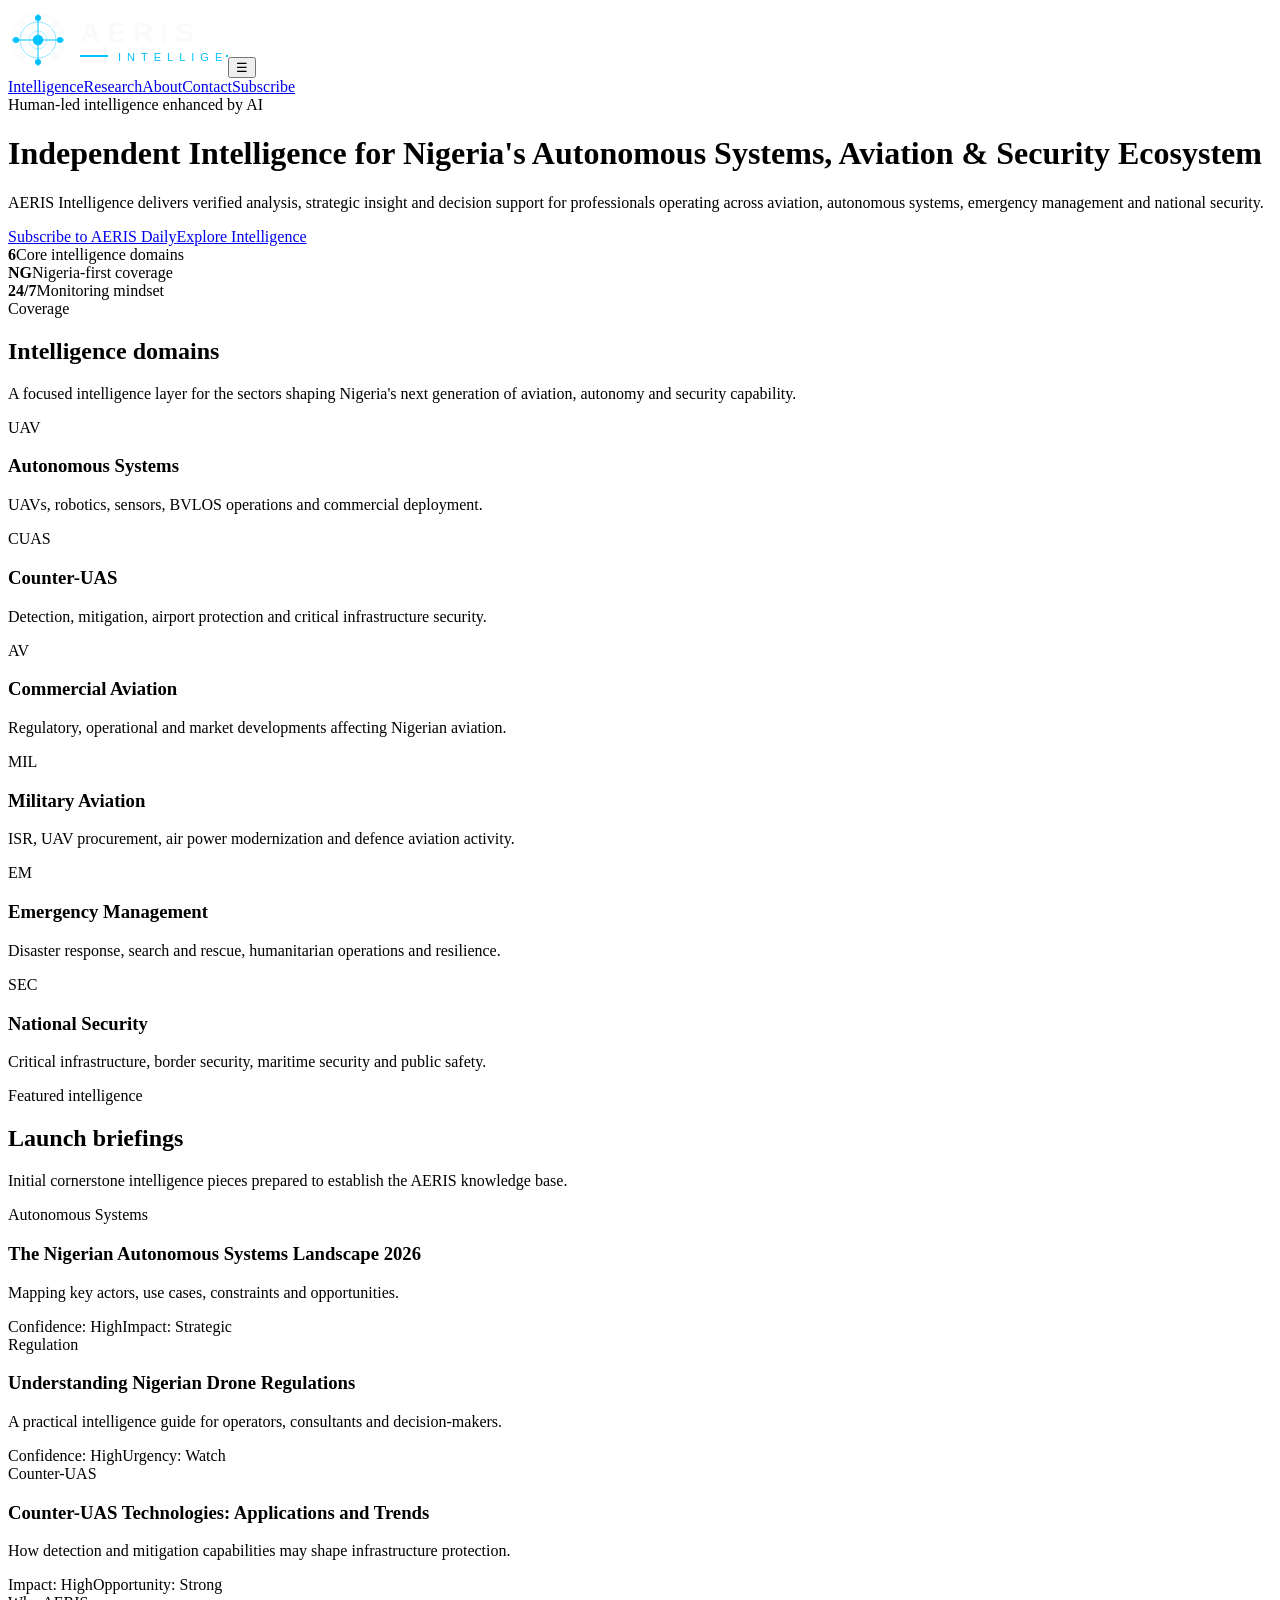
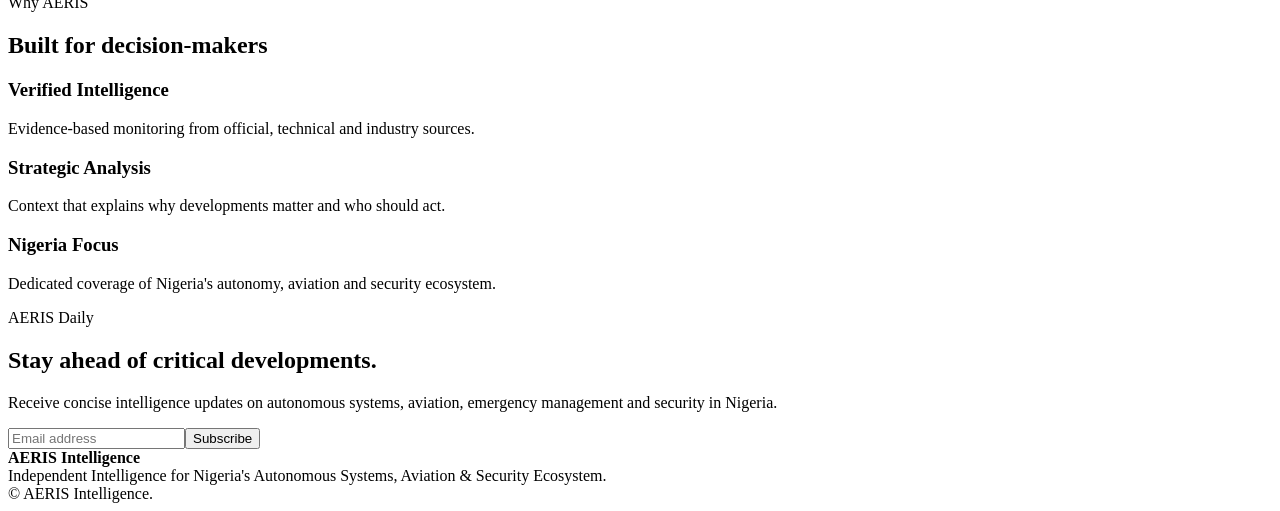
==== index.html @ 265887ff "Add files via upload" ====
<!DOCTYPE html><html lang="en"><head><meta charset="UTF-8"><meta name="viewport" content="width=device-width, initial-scale=1.0"><title>Home | AERIS Intelligence</title><meta name="description" content="Independent intelligence for Nigeria's autonomous systems, aviation and security ecosystem."><link rel="stylesheet" href="css/styles.css"></head><body><nav class="nav"><div class="container nav-inner"><a class="logo" href="index.html"><img src="assets/logo/aeris-logo.svg" alt="AERIS Intelligence"></a><button class="mobile-toggle" aria-label="Open menu">☰</button><div class="nav-links"><a href="intelligence.html">Intelligence</a><a href="research.html">Research</a><a href="about.html">About</a><a href="contact.html">Contact</a><a class="btn btn-primary" href="subscribe.html">Subscribe</a></div></div></nav><header class="hero"><div class="container"><div class="eyebrow">Human-led intelligence enhanced by AI</div><h1>Independent Intelligence for Nigeria's Autonomous Systems, Aviation & Security Ecosystem</h1><p>AERIS Intelligence delivers verified analysis, strategic insight and decision support for professionals operating across aviation, autonomous systems, emergency management and national security.</p><div class="hero-actions"><a class="btn btn-primary" href="subscribe.html">Subscribe to AERIS Daily</a><a class="btn btn-secondary" href="intelligence.html">Explore Intelligence</a></div><div class="hero-grid"><div class="metric"><strong>6</strong><span>Core intelligence domains</span></div><div class="metric"><strong>NG</strong><span>Nigeria-first coverage</span></div><div class="metric"><strong>24/7</strong><span>Monitoring mindset</span></div></div></div></header>
<section class="section"><div class="container"><div class="eyebrow">Coverage</div><h2>Intelligence domains</h2><p class="section-lead">A focused intelligence layer for the sectors shaping Nigeria's next generation of aviation, autonomy and security capability.</p><div class="cards"><div class="card"><div class="icon">UAV</div><h3>Autonomous Systems</h3><p>UAVs, robotics, sensors, BVLOS operations and commercial deployment.</p></div><div class="card"><div class="icon">CUAS</div><h3>Counter-UAS</h3><p>Detection, mitigation, airport protection and critical infrastructure security.</p></div><div class="card"><div class="icon">AV</div><h3>Commercial Aviation</h3><p>Regulatory, operational and market developments affecting Nigerian aviation.</p></div><div class="card"><div class="icon">MIL</div><h3>Military Aviation</h3><p>ISR, UAV procurement, air power modernization and defence aviation activity.</p></div><div class="card"><div class="icon">EM</div><h3>Emergency Management</h3><p>Disaster response, search and rescue, humanitarian operations and resilience.</p></div><div class="card"><div class="icon">SEC</div><h3>National Security</h3><p>Critical infrastructure, border security, maritime security and public safety.</p></div></div></div></section>
<section class="section dark-band"><div class="container"><div class="eyebrow">Featured intelligence</div><h2>Launch briefings</h2><p class="section-lead">Initial cornerstone intelligence pieces prepared to establish the AERIS knowledge base.</p><div class="cards"><div class="intel-card"><div class="tag">Autonomous Systems</div><h3>The Nigerian Autonomous Systems Landscape 2026</h3><p>Mapping key actors, use cases, constraints and opportunities.</p><div class="score-row"><span class="score">Confidence: High</span><span class="score">Impact: Strategic</span></div></div><div class="intel-card"><div class="tag">Regulation</div><h3>Understanding Nigerian Drone Regulations</h3><p>A practical intelligence guide for operators, consultants and decision-makers.</p><div class="score-row"><span class="score">Confidence: High</span><span class="score">Urgency: Watch</span></div></div><div class="intel-card"><div class="tag">Counter-UAS</div><h3>Counter-UAS Technologies: Applications and Trends</h3><p>How detection and mitigation capabilities may shape infrastructure protection.</p><div class="score-row"><span class="score">Impact: High</span><span class="score">Opportunity: Strong</span></div></div></div></div></section>
<section class="section"><div class="container"><div class="eyebrow">Why AERIS</div><h2>Built for decision-makers</h2><div class="cards"><div class="card"><h3>Verified Intelligence</h3><p>Evidence-based monitoring from official, technical and industry sources.</p></div><div class="card"><h3>Strategic Analysis</h3><p>Context that explains why developments matter and who should act.</p></div><div class="card"><h3>Nigeria Focus</h3><p>Dedicated coverage of Nigeria's autonomy, aviation and security ecosystem.</p></div></div></div></section>
<section class="section"><div class="container"><div class="subscribe"><div><div class="eyebrow">AERIS Daily</div><h2>Stay ahead of critical developments.</h2><p>Receive concise intelligence updates on autonomous systems, aviation, emergency management and security in Nigeria.</p></div><form class="form" action="mailto:aeris.intelligence@gmail.com" method="post" enctype="text/plain"><input type="email" name="email" placeholder="Email address" required><button class="btn btn-primary" type="submit">Subscribe</button></form></div></div></section><footer class="footer"><div class="container footer-inner"><div><strong>AERIS Intelligence</strong><br>Independent Intelligence for Nigeria's Autonomous Systems, Aviation & Security Ecosystem.</div><div>© <span id="year"></span> AERIS Intelligence.</div></div></footer><script src="js/script.js"></script></body></html>
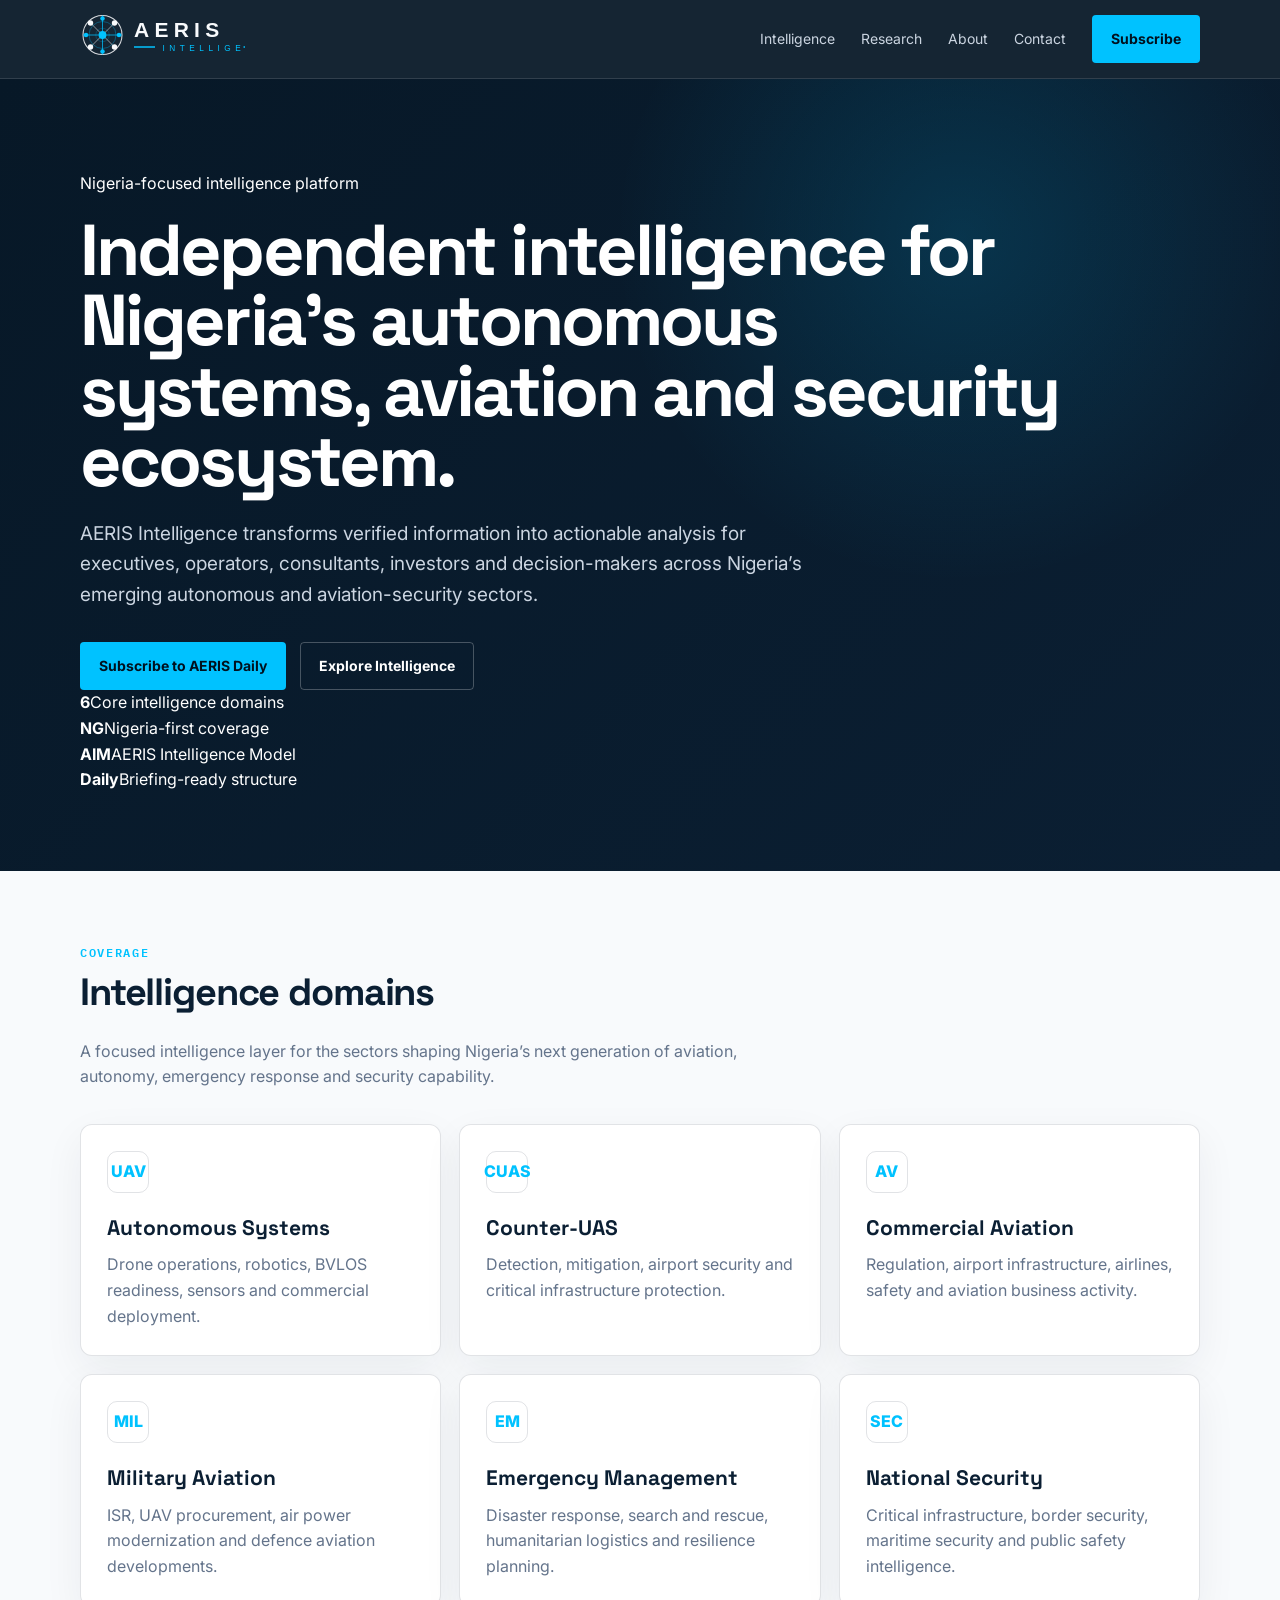
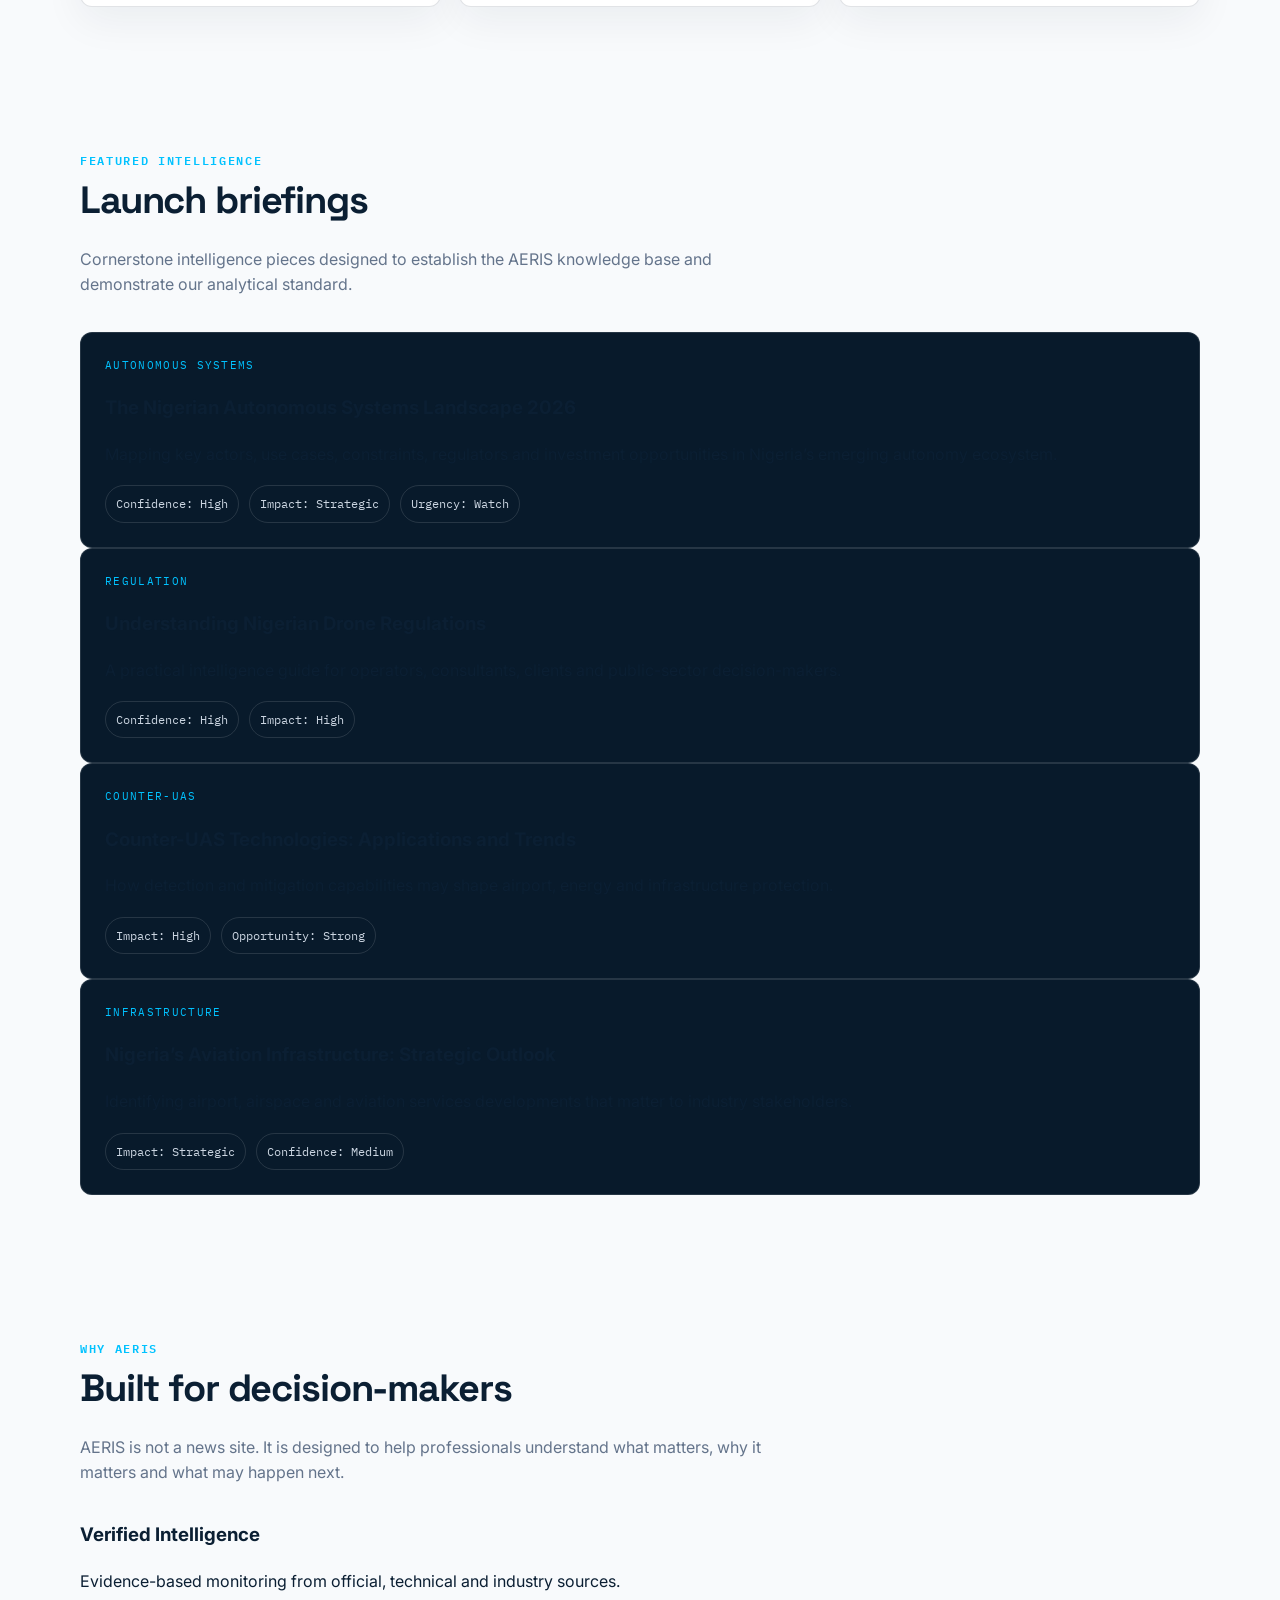
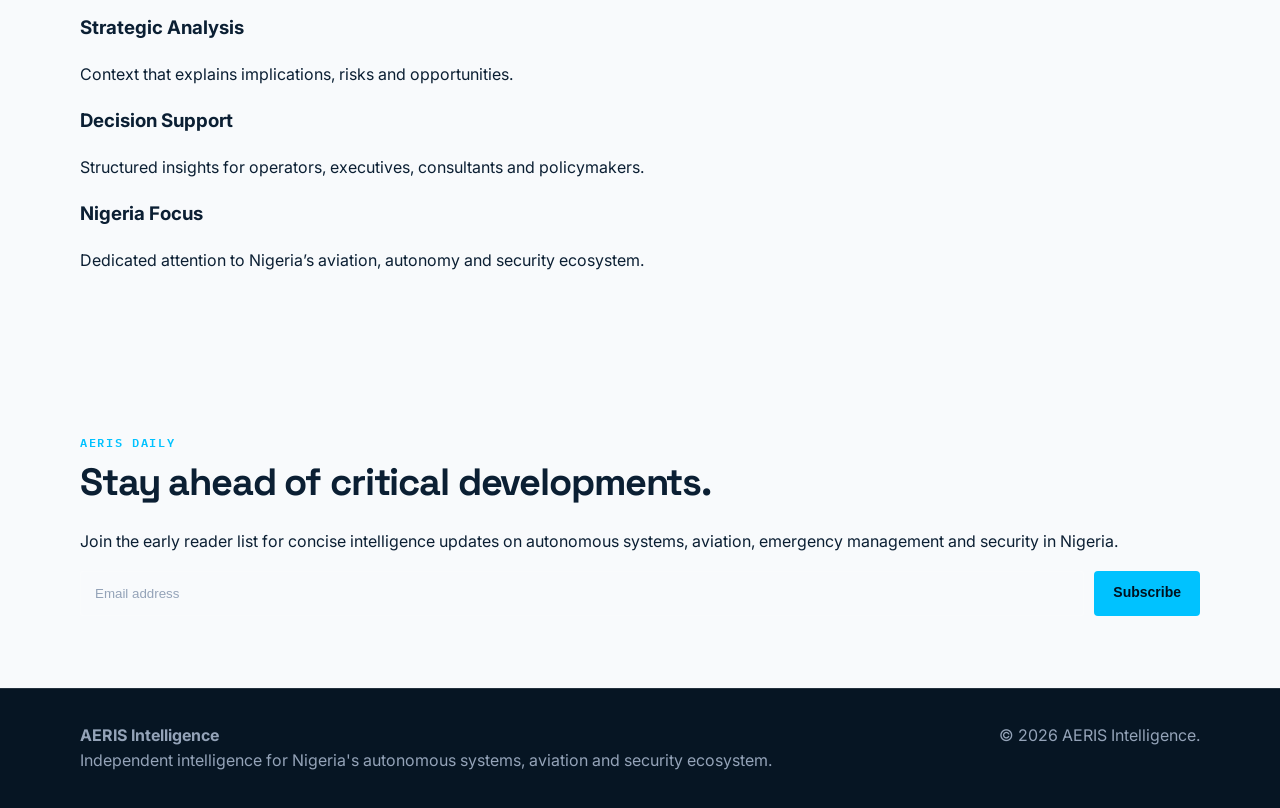
==== commit f6d9890c: "Add files via upload" ====
--- a/index.html
+++ b/index.html
@@ -1,5 +1,5 @@
-<!DOCTYPE html><html lang="en"><head><meta charset="UTF-8"><meta name="viewport" content="width=device-width, initial-scale=1.0"><title>Home | AERIS Intelligence</title><meta name="description" content="Independent intelligence for Nigeria's autonomous systems, aviation and security ecosystem."><link rel="stylesheet" href="css/styles.css"></head><body><nav class="nav"><div class="container nav-inner"><a class="logo" href="index.html"><img src="assets/logo/aeris-logo.svg" alt="AERIS Intelligence"></a><button class="mobile-toggle" aria-label="Open menu">☰</button><div class="nav-links"><a href="intelligence.html">Intelligence</a><a href="research.html">Research</a><a href="about.html">About</a><a href="contact.html">Contact</a><a class="btn btn-primary" href="subscribe.html">Subscribe</a></div></div></nav><header class="hero"><div class="container"><div class="eyebrow">Human-led intelligence enhanced by AI</div><h1>Independent Intelligence for Nigeria's Autonomous Systems, Aviation & Security Ecosystem</h1><p>AERIS Intelligence delivers verified analysis, strategic insight and decision support for professionals operating across aviation, autonomous systems, emergency management and national security.</p><div class="hero-actions"><a class="btn btn-primary" href="subscribe.html">Subscribe to AERIS Daily</a><a class="btn btn-secondary" href="intelligence.html">Explore Intelligence</a></div><div class="hero-grid"><div class="metric"><strong>6</strong><span>Core intelligence domains</span></div><div class="metric"><strong>NG</strong><span>Nigeria-first coverage</span></div><div class="metric"><strong>24/7</strong><span>Monitoring mindset</span></div></div></div></header>
-<section class="section"><div class="container"><div class="eyebrow">Coverage</div><h2>Intelligence domains</h2><p class="section-lead">A focused intelligence layer for the sectors shaping Nigeria's next generation of aviation, autonomy and security capability.</p><div class="cards"><div class="card"><div class="icon">UAV</div><h3>Autonomous Systems</h3><p>UAVs, robotics, sensors, BVLOS operations and commercial deployment.</p></div><div class="card"><div class="icon">CUAS</div><h3>Counter-UAS</h3><p>Detection, mitigation, airport protection and critical infrastructure security.</p></div><div class="card"><div class="icon">AV</div><h3>Commercial Aviation</h3><p>Regulatory, operational and market developments affecting Nigerian aviation.</p></div><div class="card"><div class="icon">MIL</div><h3>Military Aviation</h3><p>ISR, UAV procurement, air power modernization and defence aviation activity.</p></div><div class="card"><div class="icon">EM</div><h3>Emergency Management</h3><p>Disaster response, search and rescue, humanitarian operations and resilience.</p></div><div class="card"><div class="icon">SEC</div><h3>National Security</h3><p>Critical infrastructure, border security, maritime security and public safety.</p></div></div></div></section>
-<section class="section dark-band"><div class="container"><div class="eyebrow">Featured intelligence</div><h2>Launch briefings</h2><p class="section-lead">Initial cornerstone intelligence pieces prepared to establish the AERIS knowledge base.</p><div class="cards"><div class="intel-card"><div class="tag">Autonomous Systems</div><h3>The Nigerian Autonomous Systems Landscape 2026</h3><p>Mapping key actors, use cases, constraints and opportunities.</p><div class="score-row"><span class="score">Confidence: High</span><span class="score">Impact: Strategic</span></div></div><div class="intel-card"><div class="tag">Regulation</div><h3>Understanding Nigerian Drone Regulations</h3><p>A practical intelligence guide for operators, consultants and decision-makers.</p><div class="score-row"><span class="score">Confidence: High</span><span class="score">Urgency: Watch</span></div></div><div class="intel-card"><div class="tag">Counter-UAS</div><h3>Counter-UAS Technologies: Applications and Trends</h3><p>How detection and mitigation capabilities may shape infrastructure protection.</p><div class="score-row"><span class="score">Impact: High</span><span class="score">Opportunity: Strong</span></div></div></div></div></section>
-<section class="section"><div class="container"><div class="eyebrow">Why AERIS</div><h2>Built for decision-makers</h2><div class="cards"><div class="card"><h3>Verified Intelligence</h3><p>Evidence-based monitoring from official, technical and industry sources.</p></div><div class="card"><h3>Strategic Analysis</h3><p>Context that explains why developments matter and who should act.</p></div><div class="card"><h3>Nigeria Focus</h3><p>Dedicated coverage of Nigeria's autonomy, aviation and security ecosystem.</p></div></div></div></section>
-<section class="section"><div class="container"><div class="subscribe"><div><div class="eyebrow">AERIS Daily</div><h2>Stay ahead of critical developments.</h2><p>Receive concise intelligence updates on autonomous systems, aviation, emergency management and security in Nigeria.</p></div><form class="form" action="mailto:aeris.intelligence@gmail.com" method="post" enctype="text/plain"><input type="email" name="email" placeholder="Email address" required><button class="btn btn-primary" type="submit">Subscribe</button></form></div></div></section><footer class="footer"><div class="container footer-inner"><div><strong>AERIS Intelligence</strong><br>Independent Intelligence for Nigeria's Autonomous Systems, Aviation & Security Ecosystem.</div><div>© <span id="year"></span> AERIS Intelligence.</div></div></footer><script src="js/script.js"></script></body></html>+<!DOCTYPE html><html lang="en"><head><meta charset="UTF-8"><meta name="viewport" content="width=device-width, initial-scale=1.0"><title>Home | AERIS Intelligence</title><meta name="description" content="Independent intelligence for Nigeria's autonomous systems, aviation and security ecosystem."><meta property="og:title" content="Home | AERIS Intelligence"><meta property="og:description" content="Independent intelligence for Nigeria's autonomous systems, aviation and security ecosystem."><meta property="og:type" content="website"><link rel="icon" href="assets/logo/favicon.svg" type="image/svg+xml"><link rel="stylesheet" href="css/styles.css"></head><body><nav class="nav"><div class="container nav-inner"><a class="logo" href="index.html"><img src="assets/logo/aeris-logo.svg" alt="AERIS Intelligence"></a><button class="mobile-toggle" aria-label="Open menu">☰</button><div class="nav-links"><a href="intelligence.html">Intelligence</a><a href="research.html">Research</a><a href="about.html">About</a><a href="contact.html">Contact</a><a class="btn btn-primary" href="subscribe.html">Subscribe</a></div></div></nav><header class="hero"><div class="container"><div class="kicker"><span></span> Nigeria-focused intelligence platform</div><h1>Independent intelligence for Nigeria’s autonomous systems, aviation and security ecosystem.</h1><p>AERIS Intelligence transforms verified information into actionable analysis for executives, operators, consultants, investors and decision-makers across Nigeria’s emerging autonomous and aviation-security sectors.</p><div class="hero-actions"><a class="btn btn-primary" href="subscribe.html">Subscribe to AERIS Daily</a><a class="btn btn-secondary" href="intelligence.html">Explore Intelligence</a></div><div class="dashboard-strip"><div class="dash-item"><strong>6</strong><span>Core intelligence domains</span></div><div class="dash-item"><strong>NG</strong><span>Nigeria-first coverage</span></div><div class="dash-item"><strong>AIM</strong><span>AERIS Intelligence Model</span></div><div class="dash-item"><strong>Daily</strong><span>Briefing-ready structure</span></div></div></div></header>
+<section class="section"><div class="container"><div class="eyebrow">Coverage</div><h2>Intelligence domains</h2><p class="section-lead">A focused intelligence layer for the sectors shaping Nigeria’s next generation of aviation, autonomy, emergency response and security capability.</p><div class="cards"><div class="card"><div class="icon">UAV</div><h3>Autonomous Systems</h3><p>Drone operations, robotics, BVLOS readiness, sensors and commercial deployment.</p></div><div class="card"><div class="icon">CUAS</div><h3>Counter-UAS</h3><p>Detection, mitigation, airport security and critical infrastructure protection.</p></div><div class="card"><div class="icon">AV</div><h3>Commercial Aviation</h3><p>Regulation, airport infrastructure, airlines, safety and aviation business activity.</p></div><div class="card"><div class="icon">MIL</div><h3>Military Aviation</h3><p>ISR, UAV procurement, air power modernization and defence aviation developments.</p></div><div class="card"><div class="icon">EM</div><h3>Emergency Management</h3><p>Disaster response, search and rescue, humanitarian logistics and resilience planning.</p></div><div class="card"><div class="icon">SEC</div><h3>National Security</h3><p>Critical infrastructure, border security, maritime security and public safety intelligence.</p></div></div></div></section>
+<section class="section dark"><div class="container"><div class="eyebrow">Featured intelligence</div><h2>Launch briefings</h2><p class="section-lead">Cornerstone intelligence pieces designed to establish the AERIS knowledge base and demonstrate our analytical standard.</p><div class="intel-grid"><div class="intel-card"><div class="tag">Autonomous Systems</div><h3>The Nigerian Autonomous Systems Landscape 2026</h3><p>Mapping key actors, use cases, constraints, regulators and investment opportunities in Nigeria’s emerging autonomy ecosystem.</p><div class="score-row"><span class="score">Confidence: High</span><span class="score">Impact: Strategic</span><span class="score">Urgency: Watch</span></div></div><div class="intel-card"><div class="tag">Regulation</div><h3>Understanding Nigerian Drone Regulations</h3><p>A practical intelligence guide for operators, consultants, clients and public-sector decision-makers.</p><div class="score-row"><span class="score">Confidence: High</span><span class="score">Impact: High</span></div></div><div class="intel-card"><div class="tag">Counter-UAS</div><h3>Counter-UAS Technologies: Applications and Trends</h3><p>How detection and mitigation capabilities may shape airport, energy and infrastructure protection.</p><div class="score-row"><span class="score">Impact: High</span><span class="score">Opportunity: Strong</span></div></div><div class="intel-card"><div class="tag">Infrastructure</div><h3>Nigeria’s Aviation Infrastructure: Strategic Outlook</h3><p>Identifying airport, airspace and aviation services developments that matter to industry stakeholders.</p><div class="score-row"><span class="score">Impact: Strategic</span><span class="score">Confidence: Medium</span></div></div></div></div></section>
+<section class="section"><div class="container"><div class="eyebrow">Why AERIS</div><h2>Built for decision-makers</h2><p class="section-lead">AERIS is not a news site. It is designed to help professionals understand what matters, why it matters and what may happen next.</p><div class="why-grid"><div class="why"><h3>Verified Intelligence</h3><p>Evidence-based monitoring from official, technical and industry sources.</p></div><div class="why"><h3>Strategic Analysis</h3><p>Context that explains implications, risks and opportunities.</p></div><div class="why"><h3>Decision Support</h3><p>Structured insights for operators, executives, consultants and policymakers.</p></div><div class="why"><h3>Nigeria Focus</h3><p>Dedicated attention to Nigeria’s aviation, autonomy and security ecosystem.</p></div></div></div></section>
+<section class="section"><div class="container"><div class="cta"><div><div class="eyebrow">AERIS Daily</div><h2>Stay ahead of critical developments.</h2><p>Join the early reader list for concise intelligence updates on autonomous systems, aviation, emergency management and security in Nigeria.</p></div><form class="form" action="mailto:aeris.intelligence@gmail.com" method="post" enctype="text/plain"><input type="email" name="email" placeholder="Email address" required><button class="btn btn-primary" type="submit">Subscribe</button></form></div></div></section><footer class="footer"><div class="container footer-inner"><div><strong>AERIS Intelligence</strong><br>Independent intelligence for Nigeria's autonomous systems, aviation and security ecosystem.</div><div>© <span id="year"></span> AERIS Intelligence.</div></div></footer><script src="js/script.js"></script></body></html>
--- a/css/styles.css
+++ b/css/styles.css
@@ -0,0 +1,11 @@
+@import url('https://fonts.googleapis.com/css2?family=Inter:wght@400;500;600;700;800&family=Space+Grotesk:wght@500;600;700&family=IBM+Plex+Mono:wght@400;500&display=swap');
+:root{--navy:#0B1F33;--navy2:#071827;--cyan:#00C2FF;--slate:#475569;--off:#F8FAFC;--emerald:#16A34A;--amber:#F59E0B;--crimson:#DC2626;--line:rgba(255,255,255,.12);--darkline:rgba(11,31,51,.12)}
+*{box-sizing:border-box}body{margin:0;font-family:Inter,system-ui,sans-serif;color:var(--navy);background:var(--off);line-height:1.6}a{text-decoration:none;color:inherit}.container{width:min(1120px,92%);margin:0 auto}
+.nav{position:sticky;top:0;z-index:10;background:rgba(7,24,39,.94);backdrop-filter:blur(12px);border-bottom:1px solid var(--line)}.nav-inner{height:78px;display:flex;justify-content:space-between;align-items:center}.logo img{height:48px}.nav-links{display:flex;gap:26px;align-items:center;color:#cbd5e1;font-size:14px}.nav-links a:hover{color:white}
+.btn{display:inline-flex;padding:12px 18px;border-radius:4px;font-weight:700;font-size:14px;border:1px solid transparent}.btn-primary{background:var(--cyan);color:#00111f}.btn-secondary{border-color:rgba(255,255,255,.25);color:white}
+.hero{background:radial-gradient(circle at 75% 20%,rgba(0,194,255,.15),transparent 30%),linear-gradient(135deg,var(--navy2),var(--navy));color:white;padding:92px 0 78px}.eyebrow{font-family:'IBM Plex Mono';letter-spacing:.14em;text-transform:uppercase;color:var(--cyan);font-size:12px;font-weight:600}.hero h1{font-family:'Space Grotesk';font-size:clamp(40px,6vw,72px);line-height:.98;margin:18px 0 22px;letter-spacing:-.04em;max-width:980px}.hero p{font-size:19px;color:#cbd5e1;max-width:760px}.hero-actions{display:flex;gap:14px;margin-top:32px;flex-wrap:wrap}.hero-grid{margin-top:54px;display:grid;grid-template-columns:repeat(3,1fr);gap:1px;background:var(--line);border:1px solid var(--line)}.metric{background:rgba(255,255,255,.045);padding:22px}.metric strong{display:block;font-family:'Space Grotesk';font-size:28px;color:#fff}.metric span{color:#94a3b8;font-size:13px}
+.section{padding:72px 0}.section h2{font-family:'Space Grotesk';font-size:38px;letter-spacing:-.03em;margin:0 0 14px}.section-lead{max-width:720px;color:#64748b;margin-bottom:34px}.cards{display:grid;grid-template-columns:repeat(3,1fr);gap:18px}.card{background:white;border:1px solid var(--darkline);border-radius:12px;padding:26px;box-shadow:0 14px 40px rgba(11,31,51,.06)}.card .icon{width:42px;height:42px;border:1px solid var(--darkline);border-radius:10px;display:flex;align-items:center;justify-content:center;color:var(--cyan);font-weight:800;margin-bottom:18px}.card h3{font-family:'Space Grotesk';font-size:21px;margin:0 0 8px}.card p{color:#64748b;margin:0}
+.dark-band{background:var(--navy);color:white}.dark-band .section-lead,.dark-band p{color:#cbd5e1}.intel-card{background:#081a2b;border:1px solid var(--line);border-radius:12px;padding:24px}.tag{font-family:'IBM Plex Mono';font-size:11px;letter-spacing:.12em;color:var(--cyan);text-transform:uppercase}.score-row{display:flex;gap:10px;margin-top:18px;flex-wrap:wrap}.score{font-family:'IBM Plex Mono';font-size:12px;border:1px solid var(--line);padding:8px 10px;border-radius:999px;color:#cbd5e1}
+.subscribe{background:linear-gradient(135deg,#061523,#0B1F33);color:white;border-radius:20px;padding:46px;display:grid;grid-template-columns:1.4fr .9fr;gap:24px;align-items:center}.subscribe h2{margin-top:0}.form{display:flex;gap:10px}.form input{flex:1;padding:14px;border-radius:4px;border:1px solid rgba(255,255,255,.18);background:rgba(255,255,255,.08);color:white}.form input::placeholder{color:#94a3b8}
+.footer{background:#061523;color:#94a3b8;padding:34px 0;border-top:1px solid var(--line)}.footer-inner{display:flex;justify-content:space-between;gap:20px;flex-wrap:wrap}.page-hero{background:var(--navy);color:white;padding:70px 0}.page-hero h1{font-family:'Space Grotesk';font-size:52px;margin:0 0 14px}.content{padding:60px 0}.content p{max-width:850px;color:#475569;font-size:18px}.list{display:grid;gap:12px;max-width:850px}.list div{background:white;border:1px solid var(--darkline);padding:18px;border-radius:10px}.mobile-toggle{display:none;color:white;background:none;border:0;font-size:26px}
+@media(max-width:800px){.mobile-toggle{display:block}.nav-links{display:none;position:absolute;top:78px;left:0;right:0;background:#061523;flex-direction:column;align-items:flex-start;padding:22px 4%;border-bottom:1px solid var(--line)}.nav-links.open{display:flex}.hero-grid,.cards,.subscribe{grid-template-columns:1fr}.hero{padding:70px 0 54px}.form{flex-direction:column}}
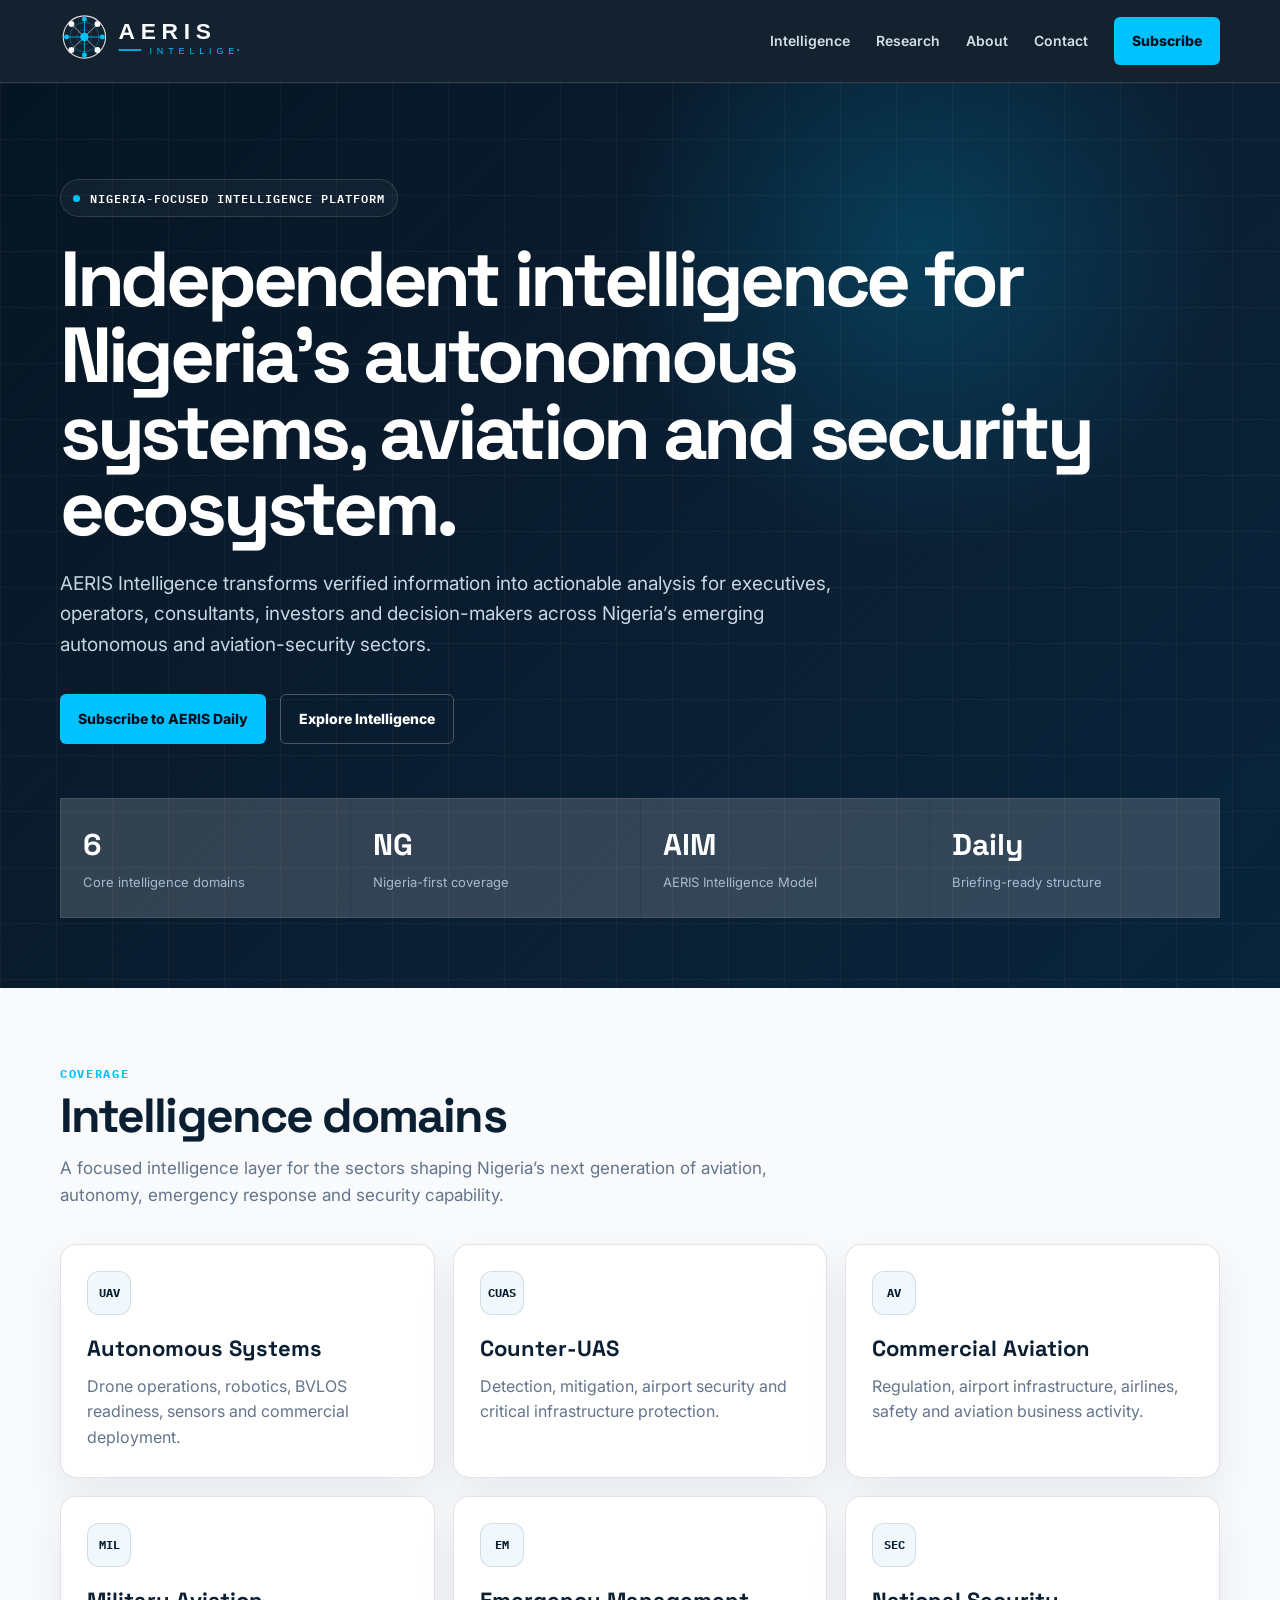
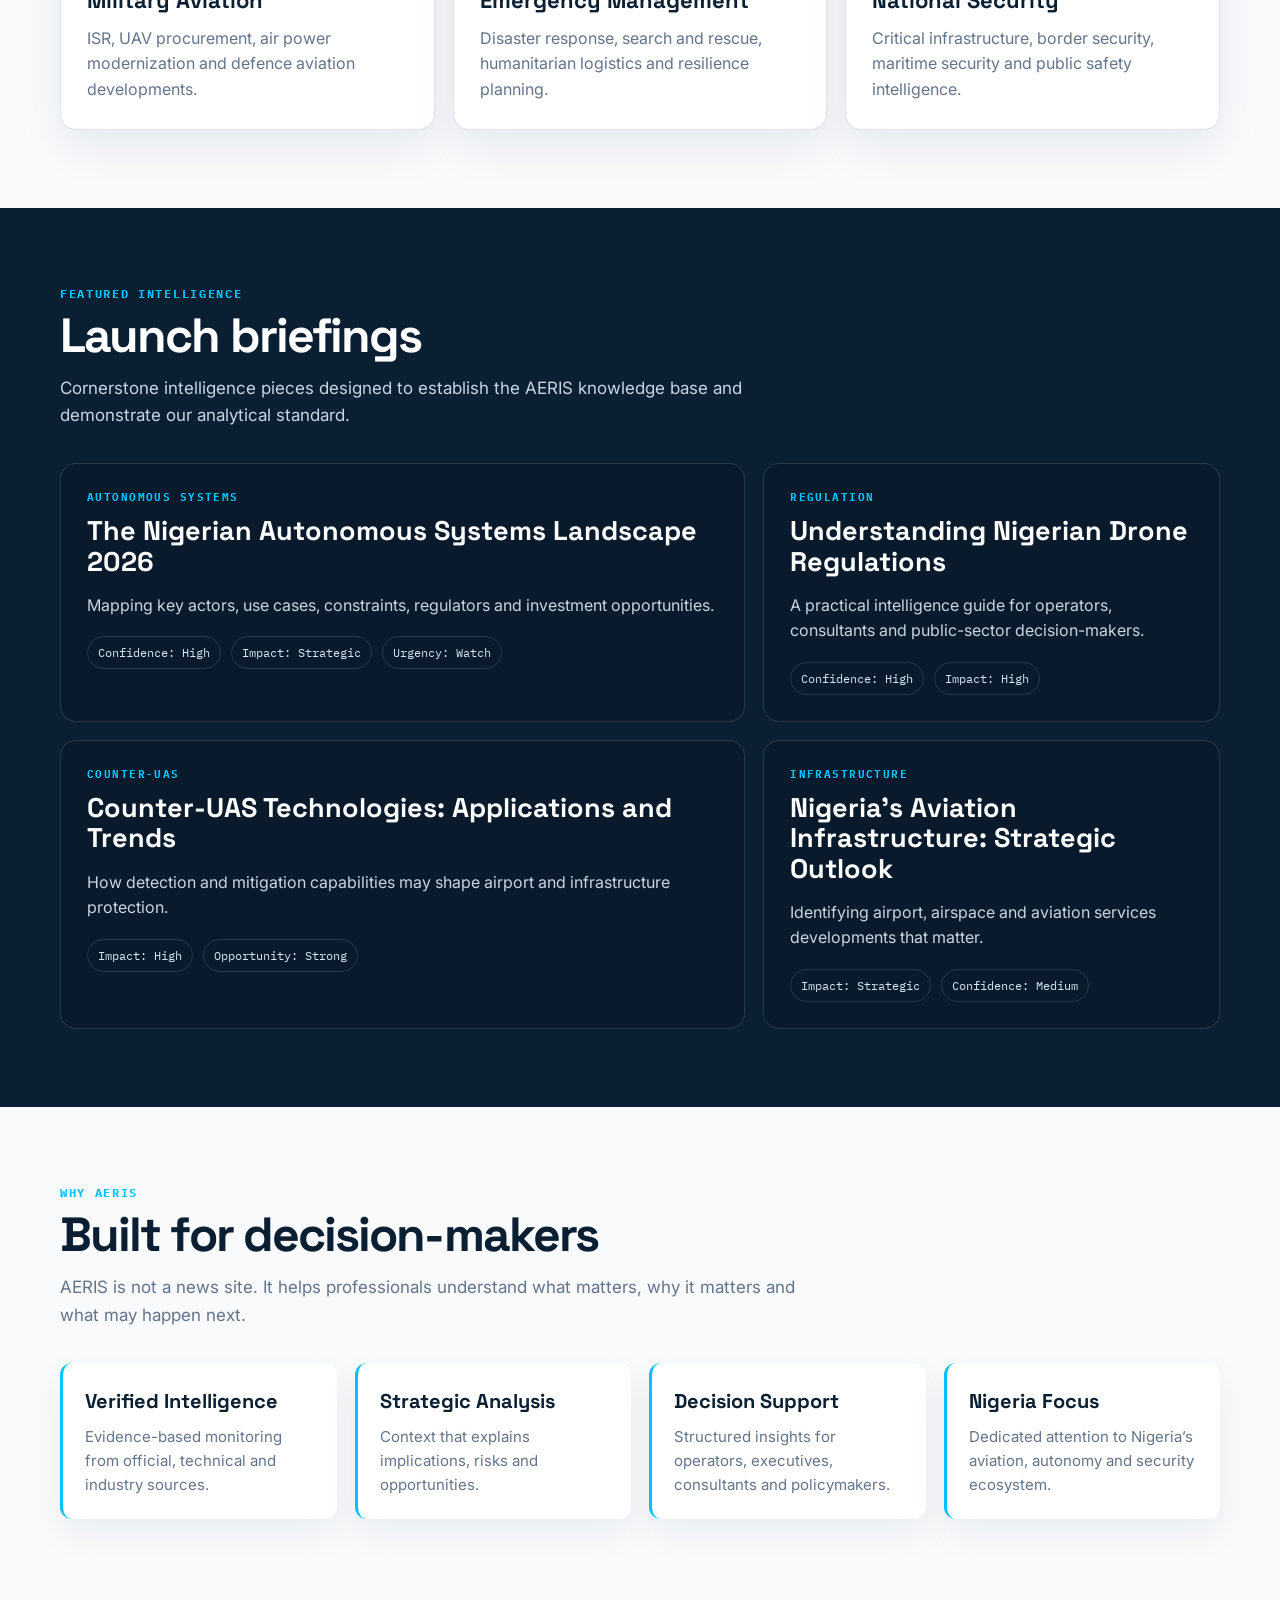
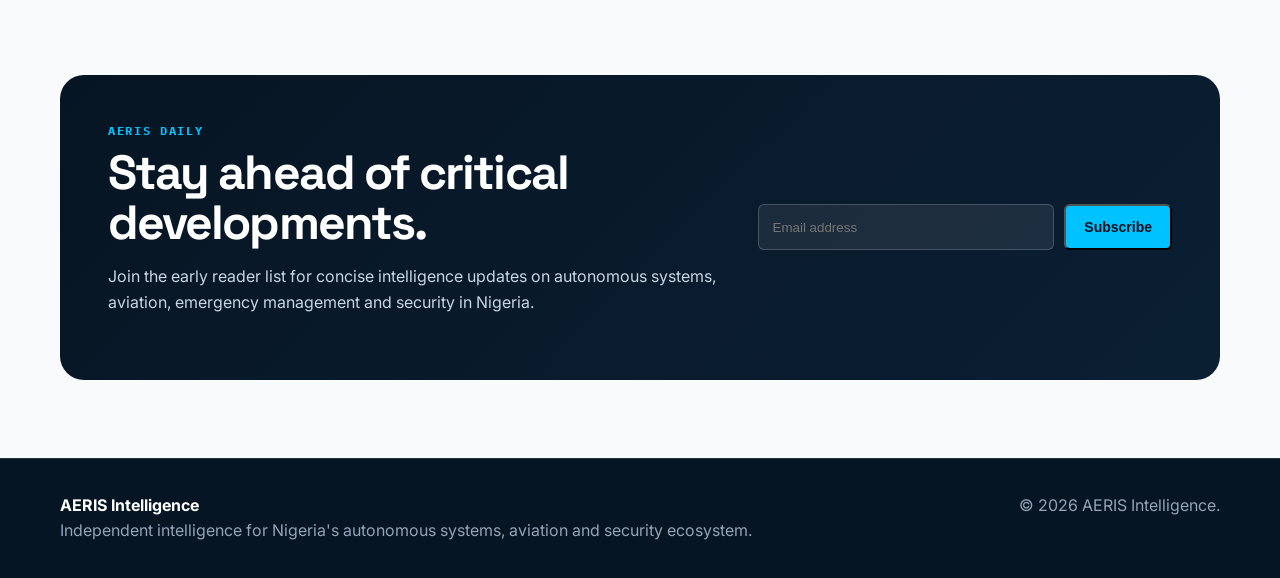
==== commit 99b12270: "Add files via upload" ====
--- a/index.html
+++ b/index.html
@@ -1,5 +1,5 @@
-<!DOCTYPE html><html lang="en"><head><meta charset="UTF-8"><meta name="viewport" content="width=device-width, initial-scale=1.0"><title>Home | AERIS Intelligence</title><meta name="description" content="Independent intelligence for Nigeria's autonomous systems, aviation and security ecosystem."><meta property="og:title" content="Home | AERIS Intelligence"><meta property="og:description" content="Independent intelligence for Nigeria's autonomous systems, aviation and security ecosystem."><meta property="og:type" content="website"><link rel="icon" href="assets/logo/favicon.svg" type="image/svg+xml"><link rel="stylesheet" href="css/styles.css"></head><body><nav class="nav"><div class="container nav-inner"><a class="logo" href="index.html"><img src="assets/logo/aeris-logo.svg" alt="AERIS Intelligence"></a><button class="mobile-toggle" aria-label="Open menu">☰</button><div class="nav-links"><a href="intelligence.html">Intelligence</a><a href="research.html">Research</a><a href="about.html">About</a><a href="contact.html">Contact</a><a class="btn btn-primary" href="subscribe.html">Subscribe</a></div></div></nav><header class="hero"><div class="container"><div class="kicker"><span></span> Nigeria-focused intelligence platform</div><h1>Independent intelligence for Nigeria’s autonomous systems, aviation and security ecosystem.</h1><p>AERIS Intelligence transforms verified information into actionable analysis for executives, operators, consultants, investors and decision-makers across Nigeria’s emerging autonomous and aviation-security sectors.</p><div class="hero-actions"><a class="btn btn-primary" href="subscribe.html">Subscribe to AERIS Daily</a><a class="btn btn-secondary" href="intelligence.html">Explore Intelligence</a></div><div class="dashboard-strip"><div class="dash-item"><strong>6</strong><span>Core intelligence domains</span></div><div class="dash-item"><strong>NG</strong><span>Nigeria-first coverage</span></div><div class="dash-item"><strong>AIM</strong><span>AERIS Intelligence Model</span></div><div class="dash-item"><strong>Daily</strong><span>Briefing-ready structure</span></div></div></div></header>
+<!DOCTYPE html><html lang="en"><head><meta charset="UTF-8"><meta name="viewport" content="width=device-width, initial-scale=1.0"><title>Home | AERIS Intelligence</title><meta name="description" content="Independent intelligence for Nigeria's autonomous systems, aviation and security ecosystem."><meta property="og:title" content="Home | AERIS Intelligence"><meta property="og:type" content="website"><meta property="og:url" content="https://aerisintel.com/"><link rel="icon" href="assets/logo/favicon.svg" type="image/svg+xml"><link rel="stylesheet" href="css/styles.css"></head><body><nav class="nav"><div class="container nav-inner"><a class="logo" href="index.html"><img src="assets/logo/aeris-logo.svg" alt="AERIS Intelligence"></a><button class="mobile-toggle" aria-label="Open menu">☰</button><div class="nav-links"><a href="intelligence.html">Intelligence</a><a href="research.html">Research</a><a href="about.html">About</a><a href="contact.html">Contact</a><a class="btn btn-primary" href="subscribe.html">Subscribe</a></div></div></nav><header class="hero"><div class="container"><div class="kicker"><span></span> Nigeria-focused intelligence platform</div><h1>Independent intelligence for Nigeria’s autonomous systems, aviation and security ecosystem.</h1><p>AERIS Intelligence transforms verified information into actionable analysis for executives, operators, consultants, investors and decision-makers across Nigeria’s emerging autonomous and aviation-security sectors.</p><div class="hero-actions"><a class="btn btn-primary" href="subscribe.html">Subscribe to AERIS Daily</a><a class="btn btn-secondary" href="intelligence.html">Explore Intelligence</a></div><div class="dashboard-strip"><div class="dash-item"><strong>6</strong><span>Core intelligence domains</span></div><div class="dash-item"><strong>NG</strong><span>Nigeria-first coverage</span></div><div class="dash-item"><strong>AIM</strong><span>AERIS Intelligence Model</span></div><div class="dash-item"><strong>Daily</strong><span>Briefing-ready structure</span></div></div></div></header>
 <section class="section"><div class="container"><div class="eyebrow">Coverage</div><h2>Intelligence domains</h2><p class="section-lead">A focused intelligence layer for the sectors shaping Nigeria’s next generation of aviation, autonomy, emergency response and security capability.</p><div class="cards"><div class="card"><div class="icon">UAV</div><h3>Autonomous Systems</h3><p>Drone operations, robotics, BVLOS readiness, sensors and commercial deployment.</p></div><div class="card"><div class="icon">CUAS</div><h3>Counter-UAS</h3><p>Detection, mitigation, airport security and critical infrastructure protection.</p></div><div class="card"><div class="icon">AV</div><h3>Commercial Aviation</h3><p>Regulation, airport infrastructure, airlines, safety and aviation business activity.</p></div><div class="card"><div class="icon">MIL</div><h3>Military Aviation</h3><p>ISR, UAV procurement, air power modernization and defence aviation developments.</p></div><div class="card"><div class="icon">EM</div><h3>Emergency Management</h3><p>Disaster response, search and rescue, humanitarian logistics and resilience planning.</p></div><div class="card"><div class="icon">SEC</div><h3>National Security</h3><p>Critical infrastructure, border security, maritime security and public safety intelligence.</p></div></div></div></section>
-<section class="section dark"><div class="container"><div class="eyebrow">Featured intelligence</div><h2>Launch briefings</h2><p class="section-lead">Cornerstone intelligence pieces designed to establish the AERIS knowledge base and demonstrate our analytical standard.</p><div class="intel-grid"><div class="intel-card"><div class="tag">Autonomous Systems</div><h3>The Nigerian Autonomous Systems Landscape 2026</h3><p>Mapping key actors, use cases, constraints, regulators and investment opportunities in Nigeria’s emerging autonomy ecosystem.</p><div class="score-row"><span class="score">Confidence: High</span><span class="score">Impact: Strategic</span><span class="score">Urgency: Watch</span></div></div><div class="intel-card"><div class="tag">Regulation</div><h3>Understanding Nigerian Drone Regulations</h3><p>A practical intelligence guide for operators, consultants, clients and public-sector decision-makers.</p><div class="score-row"><span class="score">Confidence: High</span><span class="score">Impact: High</span></div></div><div class="intel-card"><div class="tag">Counter-UAS</div><h3>Counter-UAS Technologies: Applications and Trends</h3><p>How detection and mitigation capabilities may shape airport, energy and infrastructure protection.</p><div class="score-row"><span class="score">Impact: High</span><span class="score">Opportunity: Strong</span></div></div><div class="intel-card"><div class="tag">Infrastructure</div><h3>Nigeria’s Aviation Infrastructure: Strategic Outlook</h3><p>Identifying airport, airspace and aviation services developments that matter to industry stakeholders.</p><div class="score-row"><span class="score">Impact: Strategic</span><span class="score">Confidence: Medium</span></div></div></div></div></section>
-<section class="section"><div class="container"><div class="eyebrow">Why AERIS</div><h2>Built for decision-makers</h2><p class="section-lead">AERIS is not a news site. It is designed to help professionals understand what matters, why it matters and what may happen next.</p><div class="why-grid"><div class="why"><h3>Verified Intelligence</h3><p>Evidence-based monitoring from official, technical and industry sources.</p></div><div class="why"><h3>Strategic Analysis</h3><p>Context that explains implications, risks and opportunities.</p></div><div class="why"><h3>Decision Support</h3><p>Structured insights for operators, executives, consultants and policymakers.</p></div><div class="why"><h3>Nigeria Focus</h3><p>Dedicated attention to Nigeria’s aviation, autonomy and security ecosystem.</p></div></div></div></section>
+<section class="section dark"><div class="container"><div class="eyebrow">Featured intelligence</div><h2>Launch briefings</h2><p class="section-lead">Cornerstone intelligence pieces designed to establish the AERIS knowledge base and demonstrate our analytical standard.</p><div class="intel-grid"><div class="intel-card"><div class="tag">Autonomous Systems</div><h3>The Nigerian Autonomous Systems Landscape 2026</h3><p>Mapping key actors, use cases, constraints, regulators and investment opportunities.</p><div class="score-row"><span class="score">Confidence: High</span><span class="score">Impact: Strategic</span><span class="score">Urgency: Watch</span></div></div><div class="intel-card"><div class="tag">Regulation</div><h3>Understanding Nigerian Drone Regulations</h3><p>A practical intelligence guide for operators, consultants and public-sector decision-makers.</p><div class="score-row"><span class="score">Confidence: High</span><span class="score">Impact: High</span></div></div><div class="intel-card"><div class="tag">Counter-UAS</div><h3>Counter-UAS Technologies: Applications and Trends</h3><p>How detection and mitigation capabilities may shape airport and infrastructure protection.</p><div class="score-row"><span class="score">Impact: High</span><span class="score">Opportunity: Strong</span></div></div><div class="intel-card"><div class="tag">Infrastructure</div><h3>Nigeria’s Aviation Infrastructure: Strategic Outlook</h3><p>Identifying airport, airspace and aviation services developments that matter.</p><div class="score-row"><span class="score">Impact: Strategic</span><span class="score">Confidence: Medium</span></div></div></div></div></section>
+<section class="section"><div class="container"><div class="eyebrow">Why AERIS</div><h2>Built for decision-makers</h2><p class="section-lead">AERIS is not a news site. It helps professionals understand what matters, why it matters and what may happen next.</p><div class="why-grid"><div class="why"><h3>Verified Intelligence</h3><p>Evidence-based monitoring from official, technical and industry sources.</p></div><div class="why"><h3>Strategic Analysis</h3><p>Context that explains implications, risks and opportunities.</p></div><div class="why"><h3>Decision Support</h3><p>Structured insights for operators, executives, consultants and policymakers.</p></div><div class="why"><h3>Nigeria Focus</h3><p>Dedicated attention to Nigeria’s aviation, autonomy and security ecosystem.</p></div></div></div></section>
 <section class="section"><div class="container"><div class="cta"><div><div class="eyebrow">AERIS Daily</div><h2>Stay ahead of critical developments.</h2><p>Join the early reader list for concise intelligence updates on autonomous systems, aviation, emergency management and security in Nigeria.</p></div><form class="form" action="mailto:aeris.intelligence@gmail.com" method="post" enctype="text/plain"><input type="email" name="email" placeholder="Email address" required><button class="btn btn-primary" type="submit">Subscribe</button></form></div></div></section><footer class="footer"><div class="container footer-inner"><div><strong>AERIS Intelligence</strong><br>Independent intelligence for Nigeria's autonomous systems, aviation and security ecosystem.</div><div>© <span id="year"></span> AERIS Intelligence.</div></div></footer><script src="js/script.js"></script></body></html>
--- a/css/styles.css
+++ b/css/styles.css
@@ -1,11 +1,13 @@
-@import url('https://fonts.googleapis.com/css2?family=Inter:wght@400;500;600;700;800&family=Space+Grotesk:wght@500;600;700&family=IBM+Plex+Mono:wght@400;500&display=swap');
-:root{--navy:#0B1F33;--navy2:#071827;--cyan:#00C2FF;--slate:#475569;--off:#F8FAFC;--emerald:#16A34A;--amber:#F59E0B;--crimson:#DC2626;--line:rgba(255,255,255,.12);--darkline:rgba(11,31,51,.12)}
-*{box-sizing:border-box}body{margin:0;font-family:Inter,system-ui,sans-serif;color:var(--navy);background:var(--off);line-height:1.6}a{text-decoration:none;color:inherit}.container{width:min(1120px,92%);margin:0 auto}
-.nav{position:sticky;top:0;z-index:10;background:rgba(7,24,39,.94);backdrop-filter:blur(12px);border-bottom:1px solid var(--line)}.nav-inner{height:78px;display:flex;justify-content:space-between;align-items:center}.logo img{height:48px}.nav-links{display:flex;gap:26px;align-items:center;color:#cbd5e1;font-size:14px}.nav-links a:hover{color:white}
-.btn{display:inline-flex;padding:12px 18px;border-radius:4px;font-weight:700;font-size:14px;border:1px solid transparent}.btn-primary{background:var(--cyan);color:#00111f}.btn-secondary{border-color:rgba(255,255,255,.25);color:white}
-.hero{background:radial-gradient(circle at 75% 20%,rgba(0,194,255,.15),transparent 30%),linear-gradient(135deg,var(--navy2),var(--navy));color:white;padding:92px 0 78px}.eyebrow{font-family:'IBM Plex Mono';letter-spacing:.14em;text-transform:uppercase;color:var(--cyan);font-size:12px;font-weight:600}.hero h1{font-family:'Space Grotesk';font-size:clamp(40px,6vw,72px);line-height:.98;margin:18px 0 22px;letter-spacing:-.04em;max-width:980px}.hero p{font-size:19px;color:#cbd5e1;max-width:760px}.hero-actions{display:flex;gap:14px;margin-top:32px;flex-wrap:wrap}.hero-grid{margin-top:54px;display:grid;grid-template-columns:repeat(3,1fr);gap:1px;background:var(--line);border:1px solid var(--line)}.metric{background:rgba(255,255,255,.045);padding:22px}.metric strong{display:block;font-family:'Space Grotesk';font-size:28px;color:#fff}.metric span{color:#94a3b8;font-size:13px}
-.section{padding:72px 0}.section h2{font-family:'Space Grotesk';font-size:38px;letter-spacing:-.03em;margin:0 0 14px}.section-lead{max-width:720px;color:#64748b;margin-bottom:34px}.cards{display:grid;grid-template-columns:repeat(3,1fr);gap:18px}.card{background:white;border:1px solid var(--darkline);border-radius:12px;padding:26px;box-shadow:0 14px 40px rgba(11,31,51,.06)}.card .icon{width:42px;height:42px;border:1px solid var(--darkline);border-radius:10px;display:flex;align-items:center;justify-content:center;color:var(--cyan);font-weight:800;margin-bottom:18px}.card h3{font-family:'Space Grotesk';font-size:21px;margin:0 0 8px}.card p{color:#64748b;margin:0}
-.dark-band{background:var(--navy);color:white}.dark-band .section-lead,.dark-band p{color:#cbd5e1}.intel-card{background:#081a2b;border:1px solid var(--line);border-radius:12px;padding:24px}.tag{font-family:'IBM Plex Mono';font-size:11px;letter-spacing:.12em;color:var(--cyan);text-transform:uppercase}.score-row{display:flex;gap:10px;margin-top:18px;flex-wrap:wrap}.score{font-family:'IBM Plex Mono';font-size:12px;border:1px solid var(--line);padding:8px 10px;border-radius:999px;color:#cbd5e1}
-.subscribe{background:linear-gradient(135deg,#061523,#0B1F33);color:white;border-radius:20px;padding:46px;display:grid;grid-template-columns:1.4fr .9fr;gap:24px;align-items:center}.subscribe h2{margin-top:0}.form{display:flex;gap:10px}.form input{flex:1;padding:14px;border-radius:4px;border:1px solid rgba(255,255,255,.18);background:rgba(255,255,255,.08);color:white}.form input::placeholder{color:#94a3b8}
-.footer{background:#061523;color:#94a3b8;padding:34px 0;border-top:1px solid var(--line)}.footer-inner{display:flex;justify-content:space-between;gap:20px;flex-wrap:wrap}.page-hero{background:var(--navy);color:white;padding:70px 0}.page-hero h1{font-family:'Space Grotesk';font-size:52px;margin:0 0 14px}.content{padding:60px 0}.content p{max-width:850px;color:#475569;font-size:18px}.list{display:grid;gap:12px;max-width:850px}.list div{background:white;border:1px solid var(--darkline);padding:18px;border-radius:10px}.mobile-toggle{display:none;color:white;background:none;border:0;font-size:26px}
-@media(max-width:800px){.mobile-toggle{display:block}.nav-links{display:none;position:absolute;top:78px;left:0;right:0;background:#061523;flex-direction:column;align-items:flex-start;padding:22px 4%;border-bottom:1px solid var(--line)}.nav-links.open{display:flex}.hero-grid,.cards,.subscribe{grid-template-columns:1fr}.hero{padding:70px 0 54px}.form{flex-direction:column}}
+
+@import url('https://fonts.googleapis.com/css2?family=Inter:wght@400;500;600;700;800&family=Space+Grotesk:wght@500;600;700&family=IBM+Plex+Mono:wght@400;500;600&display=swap');
+:root{--navy:#0B1F33;--deep:#061523;--cyan:#00C2FF;--off:#F8FAFC;--line:rgba(255,255,255,.13);--darkline:rgba(11,31,51,.12)}
+*{box-sizing:border-box}body{margin:0;background:var(--off);color:var(--navy);font-family:Inter,system-ui,sans-serif;line-height:1.6}a{text-decoration:none;color:inherit}.container{width:min(1160px,92%);margin:auto}
+.nav{position:sticky;top:0;z-index:30;background:rgba(6,21,35,.94);border-bottom:1px solid var(--line);backdrop-filter:blur(16px)}.nav-inner{height:82px;display:flex;align-items:center;justify-content:space-between}.logo img{height:52px}.nav-links{display:flex;gap:26px;align-items:center;color:#d4dee9;font-size:14px;font-weight:600}.nav-links a:hover{color:var(--cyan)}.mobile-toggle{display:none;background:none;border:0;color:white;font-size:28px}
+.btn{display:inline-flex;align-items:center;justify-content:center;border-radius:6px;padding:13px 18px;font-weight:800;font-size:14px}.btn-primary{background:var(--cyan);color:#00111f}.btn-secondary{color:white;border:1px solid rgba(255,255,255,.25)}
+.hero{position:relative;overflow:hidden;background:linear-gradient(135deg,#061523,#0B1F33 60%,#08243A);color:white;padding:96px 0 70px}.hero:before{content:"";position:absolute;inset:0;background:radial-gradient(circle at 72% 18%,rgba(0,194,255,.20),transparent 26%),linear-gradient(rgba(255,255,255,.035) 1px,transparent 1px),linear-gradient(90deg,rgba(255,255,255,.035) 1px,transparent 1px);background-size:auto,56px 56px,56px 56px}.hero .container{position:relative}.kicker{display:inline-flex;gap:10px;align-items:center;border:1px solid var(--line);border-radius:999px;padding:8px 12px;background:rgba(255,255,255,.045);font:600 12px 'IBM Plex Mono';letter-spacing:.08em;text-transform:uppercase}.kicker span{width:7px;height:7px;border-radius:50%;background:var(--cyan)}.hero h1{font-family:'Space Grotesk';font-size:clamp(44px,6.5vw,78px);line-height:.98;letter-spacing:-.055em;margin:24px 0 22px;max-width:1040px}.hero p{font-size:19px;color:#c8d6e4;max-width:790px;margin:0}.hero-actions{display:flex;gap:14px;margin-top:34px;flex-wrap:wrap}.dashboard-strip{display:grid;grid-template-columns:repeat(4,1fr);gap:1px;margin-top:54px;border:1px solid var(--line);background:var(--line)}.dash-item{background:rgba(255,255,255,.045);padding:22px}.dash-item strong{display:block;font-family:'Space Grotesk';font-size:30px}.dash-item span{font-size:13px;color:#a9bad0}
+.section{padding:78px 0}.eyebrow{font:700 12px 'IBM Plex Mono';letter-spacing:.14em;text-transform:uppercase;color:var(--cyan);margin-bottom:10px}.section h2{font-family:'Space Grotesk';font-size:clamp(32px,4.2vw,48px);letter-spacing:-.04em;line-height:1.05;margin:0 0 14px}.section-lead{max-width:760px;color:#64748b;font-size:17px;margin:0 0 34px}.cards{display:grid;grid-template-columns:repeat(3,1fr);gap:18px}.card{background:white;border:1px solid var(--darkline);border-radius:16px;padding:26px;box-shadow:0 18px 44px rgba(11,31,51,.07)}.icon{width:44px;height:44px;border:1px solid var(--darkline);border-radius:12px;display:flex;align-items:center;justify-content:center;background:#f1f8fc;color:var(--navy);font:700 12px 'IBM Plex Mono';margin-bottom:16px}.card h3{font-family:'Space Grotesk';font-size:22px;margin:0 0 8px}.card p{color:#64748b;margin:0}
+.dark{background:var(--navy);color:white}.dark .section-lead,.dark p{color:#c8d6e4}.intel-grid{display:grid;grid-template-columns:1.2fr .8fr;gap:18px}.intel-card{background:#081a2b;border:1px solid var(--line);border-radius:16px;padding:26px}.tag{font:700 11px 'IBM Plex Mono';letter-spacing:.13em;text-transform:uppercase;color:var(--cyan)}.intel-card h3{font-family:'Space Grotesk';font-size:27px;line-height:1.12;margin:12px 0 10px}.score-row{display:flex;gap:10px;flex-wrap:wrap;margin-top:18px}.score{border:1px solid var(--line);border-radius:999px;padding:8px 10px;color:#d7e7f6;font:12px 'IBM Plex Mono'}
+.why-grid{display:grid;grid-template-columns:repeat(4,1fr);gap:18px}.why{padding:22px;border-left:3px solid var(--cyan);background:white;border-radius:12px;box-shadow:0 14px 36px rgba(11,31,51,.06)}.why h3{margin:0 0 8px;font-family:'Space Grotesk';font-size:20px}.why p{margin:0;color:#64748b;font-size:15px}
+.cta{background:linear-gradient(135deg,#061523,#0B1F33);border-radius:24px;color:white;padding:48px;display:grid;grid-template-columns:1.2fr .8fr;gap:28px;align-items:center}.cta p{color:#c8d6e4}.form{display:flex;gap:10px}.form input{width:100%;border:1px solid rgba(255,255,255,.18);background:rgba(255,255,255,.08);color:white;border-radius:6px;padding:14px}
+.footer{background:#061523;color:#94a3b8;padding:34px 0;border-top:1px solid var(--line)}.footer-inner{display:flex;justify-content:space-between;gap:22px;flex-wrap:wrap}.footer strong{color:white}.page-hero{background:linear-gradient(135deg,#061523,#0B1F33);color:white;padding:76px 0}.page-hero h1{font-family:'Space Grotesk';font-size:54px;margin:0 0 10px}.content{padding:64px 0}.content p{max-width:850px;color:#475569;font-size:18px}
+@media(max-width:880px){.mobile-toggle{display:block}.nav-links{display:none;position:absolute;top:82px;left:0;right:0;background:#061523;flex-direction:column;align-items:flex-start;padding:22px 4%;border-bottom:1px solid var(--line)}.nav-links.open{display:flex}.dashboard-strip,.cards,.intel-grid,.why-grid,.cta{grid-template-columns:1fr}.hero{padding:72px 0 48px}.form{flex-direction:column}.logo img{height:46px}}
